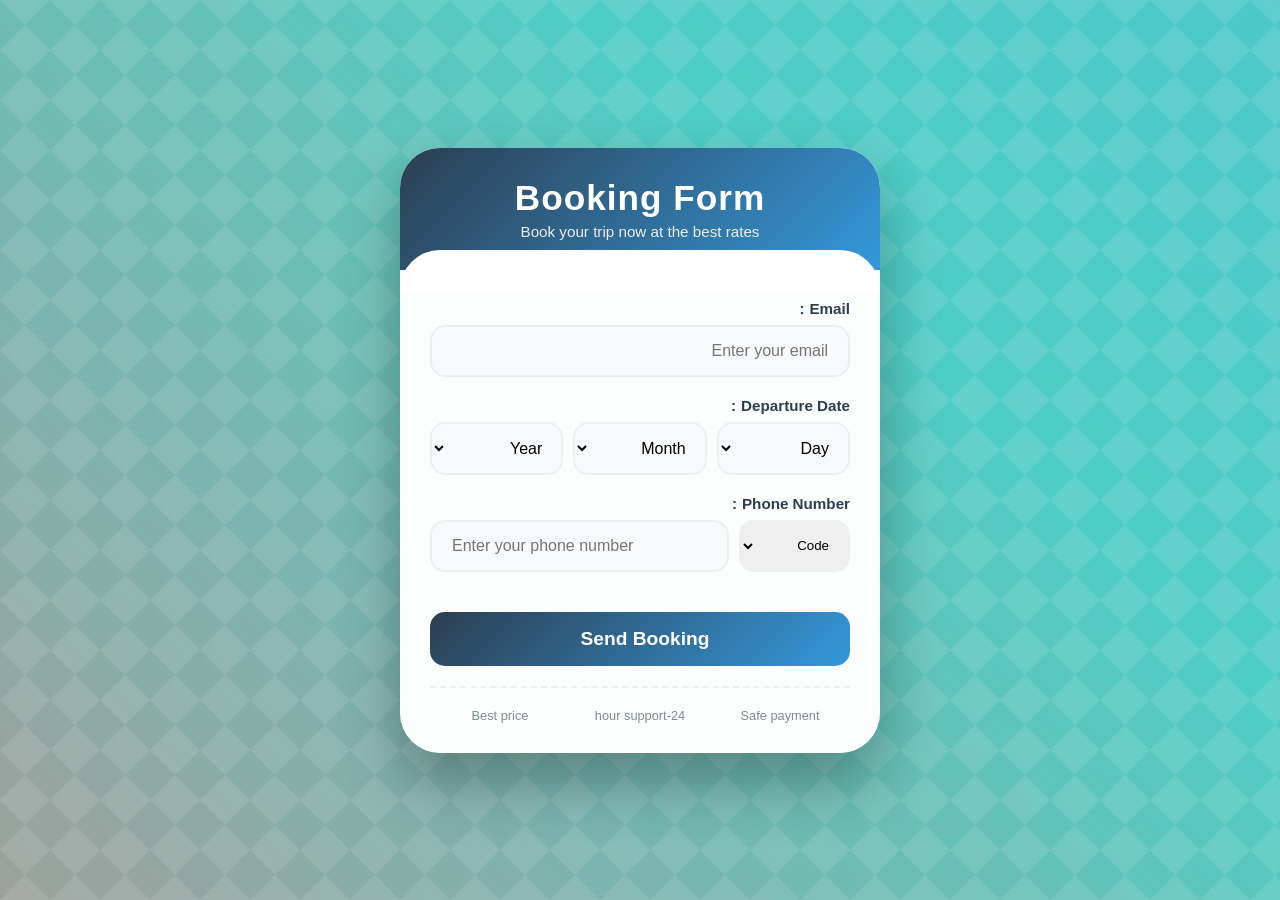
==== booking.html @ c5691794 "Add files via upload" ====
<!DOCTYPE html>
<html lang="ar" dir="rtl">
<head>
    <meta charset="UTF-8">
    <meta name="viewport" content="width=device-width, initial-scale=1.0">
    <title>Booking</title>
    <style>
        * {
            margin: 0;
            padding: 0;
            box-sizing: border-box;
            font-family: 'Poppins', sans-serif;
        }

        body {
            min-height: 100vh;
            display: flex;
            align-items: center;
            justify-content: center;
            background: linear-gradient(45deg, #ff6b6b, #4ecdc4, #45b7d1);
            background-size: 300% 300%;
            animation: gradientBG 10s ease infinite;
            position: relative;
        }

        @keyframes gradientBG {
            0% { background-position: 0% 50%; }
            50% { background-position: 100% 50%; }
            100% { background-position: 0% 50%; }
        }

        /* خلفية بأشكال هندسية */
        body::after {
            content: '';
            position: absolute;
            width: 100%;
            height: 100%;
            background: url('data:image/svg+xml;utf8,<svg xmlns="http://www.w3.org/2000/svg" viewBox="0 0 100 100" opacity="0.1"><polygon points="0,0 100,0 50,50" fill="white"/><polygon points="100,100 0,100 50,50" fill="white"/></svg>');
            background-size: 50px 50px;
            pointer-events: none;
        }

        .booking-container {
            background: rgba(255, 255, 255, 0.98);
            border-radius: 40px 40px 40px 40px;
            box-shadow: 0 30px 60px rgba(0, 0, 0, 0.3);
            width: 90%;
            max-width: 480px;
            overflow: hidden;
            position: relative;
            z-index: 10;
            animation: fadeInScale 0.6s ease;
        }

        @keyframes fadeInScale {
            from {
                opacity: 0;
                transform: scale(0.9);
            }
            to {
                opacity: 1;
                transform: scale(1);
            }
        }

        .booking-header {
            background: linear-gradient(135deg, #2c3e50, #3498db);
            color: white;
            padding: 30px;
            text-align: center;
            position: relative;
        }

        .booking-header h1 {
            font-size: 2.2rem;
            margin-bottom: 5px;
            letter-spacing: 1px;
        }

        .booking-header p {
            opacity: 0.9;
            font-size: 0.95rem;
        }

        .booking-header::after {
            content: '';
            position: absolute;
            bottom: -20px;
            left: 0;
            width: 100%;
            height: 40px;
            background: white;
            border-radius: 40px 40px 0 0;
        }

        .booking-form {
            padding: 30px;
        }

        .form-group {
            margin-bottom: 20px;
        }

        label {
            display: block;
            margin-bottom: 8px;
            color: #2c3e50;
            font-weight: 600;
            font-size: 0.95rem;
        }

        .input-field {
            width: 100%;
            padding: 15px 20px;
            border: 2px solid #ecf0f1;
            border-radius: 15px;
            font-size: 1rem;
            transition: all 0.3s ease;
            background: #f8f9fa;
        }

        .input-field:focus {
            outline: none;
            border-color: #3498db;
            background: white;
            box-shadow: 0 5px 15px rgba(52, 152, 219, 0.2);
        }

        .input-field:hover {
            border-color: #2c3e50;
        }

        .date-group {
            display: flex;
            gap: 10px;
        }

        .date-group select {
            flex: 1;
            padding: 15px;
            border: 2px solid #ecf0f1;
            border-radius: 15px;
            background: #f8f9fa;
            cursor: pointer;
            font-size: 1rem;
        }

        .date-group select:focus {
            outline: none;
            border-color: #3498db;
        }

        .btn-submit {
            width: 100%;
            padding: 16px;
            background: linear-gradient(135deg, #2c3e50, #3498db);
            color: white;
            border: none;
            border-radius: 15px;
            font-size: 1.2rem;
            font-weight: bold;
            cursor: pointer;
            transition: all 0.3s ease;
            margin-top: 20px;
            position: relative;
            overflow: hidden;
        }

        .btn-submit:hover {
            transform: translateY(-2px);
            box-shadow: 0 15px 30px rgba(52, 152, 219, 0.4);
        }

        .btn-submit:active {
            transform: translateY(0);
        }

        .features {
            display: flex;
            justify-content: space-between;
            margin-top: 20px;
            padding-top: 20px;
            border-top: 2px dashed #ecf0f1;
        }

        .feature-item {
            text-align: center;
            flex: 1;
        }

        .feature-item i {
            font-size: 1.5rem;
            color: #3498db;
            margin-bottom: 5px;
        }

        .feature-item span {
            display: block;
            font-size: 0.8rem;
            color: #7f8c8d;
        }

        @import url('https://cdnjs.cloudflare.com/ajax/libs/font-awesome/6.0.0/css/all.min.css');
    </style>
</head>
<body>
    <div class="booking-container">
        <div class="booking-header">
            <h1>Booking Form</h1>
            <p>Book your trip now at the best rates</p>
        </div>
        
        <div class="booking-form">
            <form>
                <div class="form-group">
                    <label><i class="fas fa-envelope" style="margin-left: 5px; color: #3498db;"></i> Email:</label>
                    <input type="email" class="input-field" placeholder="Enter your email" required>
                </div>

                <div class="form-group">
                    <label><i class="fas fa-calendar-alt" style="margin-left: 5px; color: #3498db;"></i> Departure Date:</label>
                    <div class="date-group">
                      <select id="day" required>
<option value="">Day</option>
<option>01</option><option>02</option><option>03</option><option>04</option><option>05</option>
<option>06</option><option>07</option><option>08</option><option>09</option><option>10</option>
<option>11</option><option>12</option><option>13</option><option>14</option><option>15</option>
<option>16</option><option>17</option><option>18</option><option>19</option><option>20</option>
<option>21</option><option>22</option><option>23</option><option>24</option><option>25</option>
<option>26</option><option>27</option><option>28</option><option>29</option><option>30</option>
<option>31</option>
</select>

<select id="month" required>
<option value="">Month</option>
<option>January</option>
<option>February</option>
<option>March</option>
<option>April</option>
<option>May</option>
<option>June</option>
<option>July</option>
<option>August</option>
<option>September</option>
<option>October</option>
<option>November</option>
<option>December</option>
</select>

<select id="year" required>
<option value="">Year</option>
<option>2025</option>
<option>2026</option>
<option>2027</option>
<option>2028</option>
<option>2029</option>
<option>2030</option>
</select>
         
                    </div>
                </div>
<div class="form-group">
<label>
<i class="fas fa-phone-alt" style="margin-left:5px;color:#3498db;"></i>
Phone Number:
</label>

<div style="display:flex; gap:10px;">

<select required style="width:35%; padding:15px; border-radius:15px; border:2px solid #ecf0f1;">
<option value="">Code</option>
<option value="+20">🇪🇬 +20 Egypt</option>
<option value="+966">🇸🇦 +966 Saudi</option>
<option value="+971">🇦🇪 +971 UAE</option>
<option value="+965">🇰🇼 +965 Kuwait</option>
<option value="+974">🇶🇦 +974 Qatar</option>
<option value="+1">🇺🇸 +1 USA</option>
<option value="+44">🇬🇧 +44 UK</option>
</select>

<input 
type="tel" 
class="input-field" 
placeholder="Enter your phone number"
required
maxlength="11"
pattern="[0-9]{11}"
title="Please enter a phone number with exactly 11 digits">

</div>
</div>

                <button type="submit" class="btn-submit">
                    <i class="fas fa-paper-plane" style="margin-left: 10px;"></i>
                    Send Booking
                </button>
            </form>

            <div class="features">
                <div class="feature-item">
                    <i class="fas fa-shield-alt"></i>
                    <span>Safe payment</span>
                </div>
                <div class="feature-item">
                    <i class="fas fa-clock"></i>
                    <span>24-hour support</span>
                </div>
                <div class="feature-item">
                    <i class="fas fa-tag"></i>
                    <span>Best price</span>
                </div>
            </div>
        </div>
    </div>



<!-- أضف هذا داخل الـ <body> قبل نهاية </body> -->
<div id="thankyou-msg" style="display:none; text-align:center; margin-top:20px; padding:15px; background:#2ecc71; color:white; border-radius:15px; font-weight:bold; font-size:1rem; animation:fadeIn 0.5s;">
    Thank you! Your booking has been submitted successfully.
</div>

<script>
const form = document.querySelector('form');
const thankyouMsg = document.getElementById('thankyou-msg');

form.addEventListener('submit', function(e) {
    e.preventDefault(); // يمنع إعادة تحميل الصفحة

    // إظهار رسالة الشكر
    thankyouMsg.style.display = 'block';
    thankyouMsg.style.opacity = 0;
    let opacity = 0;
    const fadeIn = setInterval(() => {
        opacity += 0.05;
        thankyouMsg.style.opacity = opacity;
        if(opacity >= 1) clearInterval(fadeIn);
    }, 20);

    // إخفاء الرسالة بعد 4 ثواني
    setTimeout(() => {
        const fadeOut = setInterval(() => {
            opacity -= 0.05;
            thankyouMsg.style.opacity = opacity;
            if(opacity <= 0) {
                clearInterval(fadeOut);
                thankyouMsg.style.display = 'none';
            }
        }, 20);
    }, 4000);

    // إعادة تعيين النموذج
    form.reset();
});
</script>

<style>
@keyframes fadeIn {
    from {opacity:0;}
    to {opacity:1;}
}
</style>




<div id="message-box" style="display:none; text-align:center; margin-top:20px; padding:15px; border-radius:15px; font-weight:bold; font-size:1rem;"></div>

<script>
const form = document.querySelector('form');
const messageBox = document.getElementById('message-box');

form.addEventListener('submit', function(e) {
    e.preventDefault(); // يمنع إعادة تحميل الصفحة

    // الحصول على القيم
    const phone = form.querySelector('input[type="tel"]').value.trim();
    const day = form.querySelector('.date-group select:nth-child(1)').value;
    const month = form.querySelector('.date-group select:nth-child(2)').value;
    const year = form.querySelector('.date-group select:nth-child(3)').value;

    // التحقق من الحقول
    if(!phone) {
        showMessage('Please enter your phone number', 'red');
        return;
    }

    if(day === 'day' || month === 'Month' || year === 'Year') {
        showMessage('Please select a valid departure date', 'red');
        return;
    }

    // إذا كل شيء صحيح → عرض رسالة شكر
    showMessage('Thank you! Your booking has been submitted successfully.', '#2ecc71');

    // إعادة تعيين النموذج
    form.reset();
});

// دالة لإظهار الرسائل
function showMessage(text, color) {
    messageBox.textContent = text;
    messageBox.style.background = color === 'red' ? '#e74c3c' : color;
    messageBox.style.color = 'white';
    messageBox.style.display = 'block';
    messageBox.style.opacity = 0;
    
    let opacity = 0;
    const fadeIn = setInterval(() => {
        opacity += 0.05;
        messageBox.style.opacity = opacity;
        if(opacity >= 1) clearInterval(fadeIn);
    }, 20);

    if(color !== 'red') { // الرسالة الخضراء تختفي بعد 4 ثواني
        setTimeout(() => {
            const fadeOut = setInterval(() => {
                opacity -= 0.05;
                messageBox.style.opacity = opacity;
                if(opacity <= 0) {
                    clearInterval(fadeOut);
                    messageBox.style.display = 'none';
                }
            }, 20);
        }, 4000);
    }
}
</script>



</body>
</html>
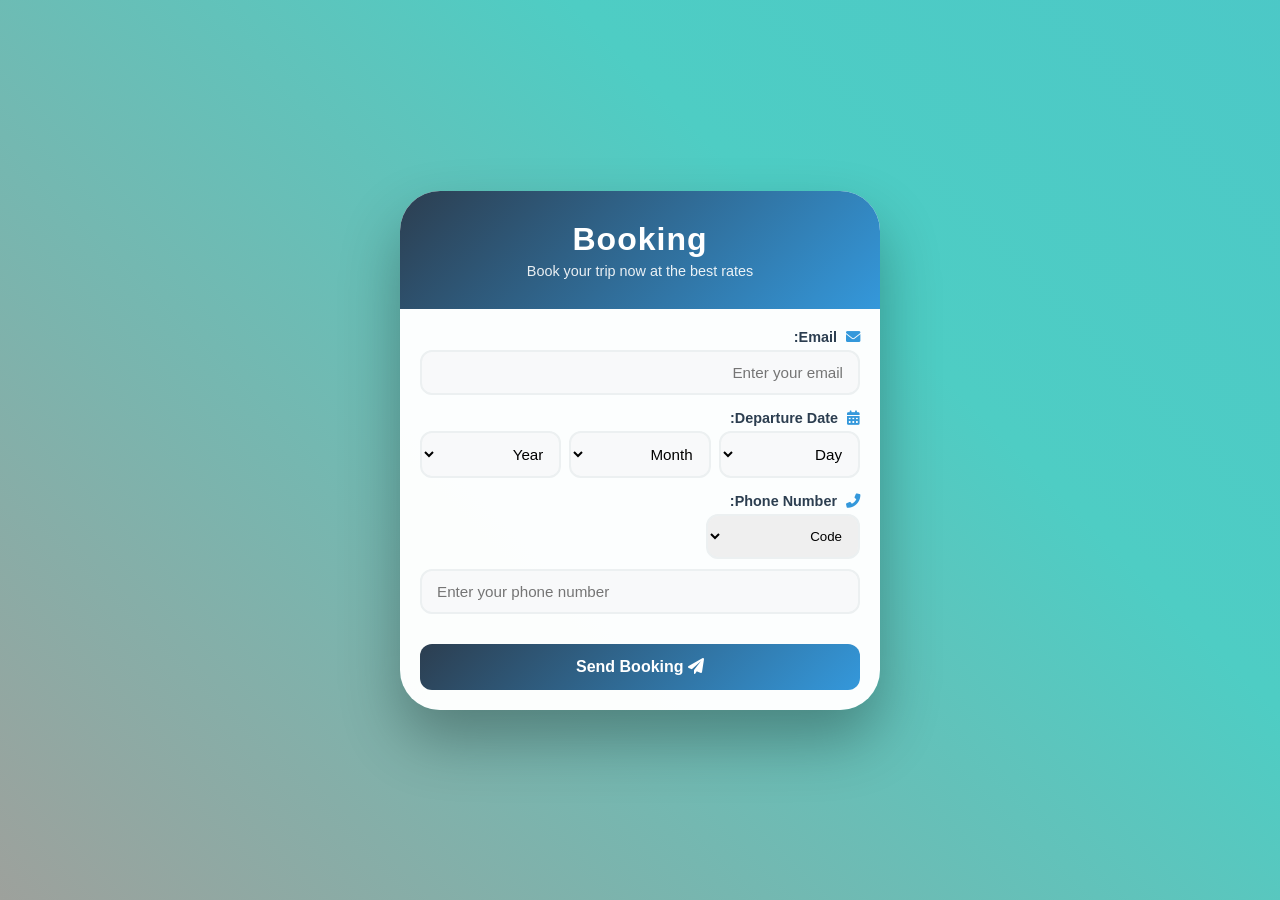
==== commit 000945ff: "Update booking.html" ====
--- a/booking.html
+++ b/booking.html
@@ -1,433 +1,181 @@
 <!DOCTYPE html>
 <html lang="ar" dir="rtl">
 <head>
-    <meta charset="UTF-8">
-    <meta name="viewport" content="width=device-width, initial-scale=1.0">
-    <title>Booking</title>
-    <style>
-        * {
-            margin: 0;
-            padding: 0;
-            box-sizing: border-box;
-            font-family: 'Poppins', sans-serif;
-        }
-
-        body {
-            min-height: 100vh;
-            display: flex;
-            align-items: center;
-            justify-content: center;
-            background: linear-gradient(45deg, #ff6b6b, #4ecdc4, #45b7d1);
-            background-size: 300% 300%;
-            animation: gradientBG 10s ease infinite;
-            position: relative;
-        }
-
-        @keyframes gradientBG {
-            0% { background-position: 0% 50%; }
-            50% { background-position: 100% 50%; }
-            100% { background-position: 0% 50%; }
-        }
-
-        /* خلفية بأشكال هندسية */
-        body::after {
-            content: '';
-            position: absolute;
-            width: 100%;
-            height: 100%;
-            background: url('data:image/svg+xml;utf8,<svg xmlns="http://www.w3.org/2000/svg" viewBox="0 0 100 100" opacity="0.1"><polygon points="0,0 100,0 50,50" fill="white"/><polygon points="100,100 0,100 50,50" fill="white"/></svg>');
-            background-size: 50px 50px;
-            pointer-events: none;
-        }
-
-        .booking-container {
-            background: rgba(255, 255, 255, 0.98);
-            border-radius: 40px 40px 40px 40px;
-            box-shadow: 0 30px 60px rgba(0, 0, 0, 0.3);
-            width: 90%;
-            max-width: 480px;
-            overflow: hidden;
-            position: relative;
-            z-index: 10;
-            animation: fadeInScale 0.6s ease;
-        }
-
-        @keyframes fadeInScale {
-            from {
-                opacity: 0;
-                transform: scale(0.9);
-            }
-            to {
-                opacity: 1;
-                transform: scale(1);
-            }
-        }
-
-        .booking-header {
-            background: linear-gradient(135deg, #2c3e50, #3498db);
-            color: white;
-            padding: 30px;
-            text-align: center;
-            position: relative;
-        }
-
-        .booking-header h1 {
-            font-size: 2.2rem;
-            margin-bottom: 5px;
-            letter-spacing: 1px;
-        }
-
-        .booking-header p {
-            opacity: 0.9;
-            font-size: 0.95rem;
-        }
-
-        .booking-header::after {
-            content: '';
-            position: absolute;
-            bottom: -20px;
-            left: 0;
-            width: 100%;
-            height: 40px;
-            background: white;
-            border-radius: 40px 40px 0 0;
-        }
-
-        .booking-form {
-            padding: 30px;
-        }
-
-        .form-group {
-            margin-bottom: 20px;
-        }
-
-        label {
-            display: block;
-            margin-bottom: 8px;
-            color: #2c3e50;
-            font-weight: 600;
-            font-size: 0.95rem;
-        }
-
-        .input-field {
-            width: 100%;
-            padding: 15px 20px;
-            border: 2px solid #ecf0f1;
-            border-radius: 15px;
-            font-size: 1rem;
-            transition: all 0.3s ease;
-            background: #f8f9fa;
-        }
-
-        .input-field:focus {
-            outline: none;
-            border-color: #3498db;
-            background: white;
-            box-shadow: 0 5px 15px rgba(52, 152, 219, 0.2);
-        }
-
-        .input-field:hover {
-            border-color: #2c3e50;
-        }
-
-        .date-group {
-            display: flex;
-            gap: 10px;
-        }
-
-        .date-group select {
-            flex: 1;
-            padding: 15px;
-            border: 2px solid #ecf0f1;
-            border-radius: 15px;
-            background: #f8f9fa;
-            cursor: pointer;
-            font-size: 1rem;
-        }
-
-        .date-group select:focus {
-            outline: none;
-            border-color: #3498db;
-        }
-
-        .btn-submit {
-            width: 100%;
-            padding: 16px;
-            background: linear-gradient(135deg, #2c3e50, #3498db);
-            color: white;
-            border: none;
-            border-radius: 15px;
-            font-size: 1.2rem;
-            font-weight: bold;
-            cursor: pointer;
-            transition: all 0.3s ease;
-            margin-top: 20px;
-            position: relative;
-            overflow: hidden;
-        }
-
-        .btn-submit:hover {
-            transform: translateY(-2px);
-            box-shadow: 0 15px 30px rgba(52, 152, 219, 0.4);
-        }
-
-        .btn-submit:active {
-            transform: translateY(0);
-        }
-
-        .features {
-            display: flex;
-            justify-content: space-between;
-            margin-top: 20px;
-            padding-top: 20px;
-            border-top: 2px dashed #ecf0f1;
-        }
-
-        .feature-item {
-            text-align: center;
-            flex: 1;
-        }
-
-        .feature-item i {
-            font-size: 1.5rem;
-            color: #3498db;
-            margin-bottom: 5px;
-        }
-
-        .feature-item span {
-            display: block;
-            font-size: 0.8rem;
-            color: #7f8c8d;
-        }
-
-        @import url('https://cdnjs.cloudflare.com/ajax/libs/font-awesome/6.0.0/css/all.min.css');
-    </style>
+<meta charset="UTF-8">
+<meta name="viewport" content="width=device-width, initial-scale=1.0">
+<title>Booking</title>
+<style>
+* {margin:0; padding:0; box-sizing:border-box; font-family:'Poppins',sans-serif;}
+body {min-height:100vh; display:flex; align-items:center; justify-content:center; background:linear-gradient(45deg,#ff6b6b,#4ecdc4,#45b7d1); background-size:300% 300%; animation:gradientBG 10s ease infinite; padding:10px;}
+@keyframes gradientBG {0% {background-position:0% 50%;}50% {background-position:100% 50%;}100% {background-position:0% 50%;}}
+.booking-container {background:rgba(255,255,255,0.98); border-radius:40px; box-shadow:0 30px 60px rgba(0,0,0,0.3); width:100%; max-width:480px; overflow:hidden; position:relative; z-index:10; animation:fadeInScale 0.6s ease;}
+@keyframes fadeInScale {from {opacity:0; transform:scale(0.9);} to {opacity:1; transform:scale(1);}}
+.booking-header {background:linear-gradient(135deg,#2c3e50,#3498db); color:white; padding:30px; text-align:center; position:relative;}
+.booking-header h1 {font-size:2rem; margin-bottom:5px; letter-spacing:1px;}
+.booking-header p {opacity:0.9; font-size:0.9rem;}
+.booking-form {padding:20px;}
+.form-group {margin-bottom:15px;}
+label {display:block; margin-bottom:5px; color:#2c3e50; font-weight:600; font-size:0.9rem;}
+.input-field {width:100%; padding:12px 15px; border:2px solid #ecf0f1; border-radius:12px; font-size:0.95rem; background:#f8f9fa; transition:all 0.3s ease;}
+.input-field:focus {outline:none; border-color:#3498db; background:white; box-shadow:0 5px 15px rgba(52,152,219,0.2);}
+.input-field:hover {border-color:#2c3e50;}
+.date-group {display:flex; gap:8px; flex-wrap:wrap;}
+.date-group select {flex:1; padding:12px; border:2px solid #ecf0f1; border-radius:12px; background:#f8f9fa; cursor:pointer; font-size:0.95rem;}
+.date-group select:focus {outline:none; border-color:#3498db;}
+.btn-submit {width:100%; padding:14px; background:linear-gradient(135deg,#2c3e50,#3498db); color:white; border:none; border-radius:12px; font-size:1rem; font-weight:bold; cursor:pointer; transition:all 0.3s ease; margin-top:15px;}
+.btn-submit:hover {transform:translateY(-2px); box-shadow:0 10px 20px rgba(52,152,219,0.4);}
+#thankyou-msg {display:none; text-align:center; margin-top:20px; padding:15px; background:#2ecc71; color:white; border-radius:12px; font-weight:bold; font-size:0.95rem;}
+@media(max-width:480px){
+    .booking-header h1 {font-size:1.6rem;}
+    .booking-header p {font-size:0.85rem;}
+    .btn-submit {font-size:0.95rem; padding:12px;}
+    .date-group {flex-direction:column;}
+}
+</style>
+<link rel="stylesheet" href="https://cdnjs.cloudflare.com/ajax/libs/font-awesome/6.0.0/css/all.min.css">
 </head>
 <body>
-    <div class="booking-container">
-        <div class="booking-header">
-            <h1>Booking Form</h1>
-            <p>Book your trip now at the best rates</p>
-        </div>
-        
-        <div class="booking-form">
-            <form>
-                <div class="form-group">
-                    <label><i class="fas fa-envelope" style="margin-left: 5px; color: #3498db;"></i> Email:</label>
-                    <input type="email" class="input-field" placeholder="Enter your email" required>
-                </div>
 
-                <div class="form-group">
-                    <label><i class="fas fa-calendar-alt" style="margin-left: 5px; color: #3498db;"></i> Departure Date:</label>
-                    <div class="date-group">
-                      <select id="day" required>
-<option value="">Day</option>
-<option>01</option><option>02</option><option>03</option><option>04</option><option>05</option>
-<option>06</option><option>07</option><option>08</option><option>09</option><option>10</option>
-<option>11</option><option>12</option><option>13</option><option>14</option><option>15</option>
-<option>16</option><option>17</option><option>18</option><option>19</option><option>20</option>
-<option>21</option><option>22</option><option>23</option><option>24</option><option>25</option>
-<option>26</option><option>27</option><option>28</option><option>29</option><option>30</option>
-<option>31</option>
-</select>
+<div class="booking-container">
+    <div class="booking-header">
+        <h1>Booking</h1>
+        <p>Book your trip now at the best rates</p>
+    </div>
 
-<select id="month" required>
-<option value="">Month</option>
-<option>January</option>
-<option>February</option>
-<option>March</option>
-<option>April</option>
-<option>May</option>
-<option>June</option>
-<option>July</option>
-<option>August</option>
-<option>September</option>
-<option>October</option>
-<option>November</option>
-<option>December</option>
-</select>
+    <div class="booking-form">
+        <form action="https://formspree.io/f/xqeybpog" method="POST" id="bookingForm">
+            <div class="form-group">
+                <label><i class="fas fa-envelope" style="margin-left:5px;color:#3498db;"></i> Email:</label>
+                <input type="email" name="email" class="input-field" placeholder="Enter your email" required>
+            </div>
 
-<select id="year" required>
-<option value="">Year</option>
-<option>2025</option>
-<option>2026</option>
-<option>2027</option>
-<option>2028</option>
-<option>2029</option>
-<option>2030</option>
-</select>
-         
-                    </div>
-                </div>
-<div class="form-group">
-<label>
-<i class="fas fa-phone-alt" style="margin-left:5px;color:#3498db;"></i>
-Phone Number:
-</label>
-
-<div style="display:flex; gap:10px;">
-
-<select required style="width:35%; padding:15px; border-radius:15px; border:2px solid #ecf0f1;">
-<option value="">Code</option>
-<option value="+20">🇪🇬 +20 Egypt</option>
-<option value="+966">🇸🇦 +966 Saudi</option>
-<option value="+971">🇦🇪 +971 UAE</option>
-<option value="+965">🇰🇼 +965 Kuwait</option>
-<option value="+974">🇶🇦 +974 Qatar</option>
-<option value="+1">🇺🇸 +1 USA</option>
-<option value="+44">🇬🇧 +44 UK</option>
-</select>
-
-<input 
-type="tel" 
-class="input-field" 
-placeholder="Enter your phone number"
-required
-maxlength="11"
-pattern="[0-9]{11}"
-title="Please enter a phone number with exactly 11 digits">
-
-</div>
-</div>
-
-                <button type="submit" class="btn-submit">
-                    <i class="fas fa-paper-plane" style="margin-left: 10px;"></i>
-                    Send Booking
-                </button>
-            </form>
-
-            <div class="features">
-                <div class="feature-item">
-                    <i class="fas fa-shield-alt"></i>
-                    <span>Safe payment</span>
-                </div>
-                <div class="feature-item">
-                    <i class="fas fa-clock"></i>
-                    <span>24-hour support</span>
-                </div>
-                <div class="feature-item">
-                    <i class="fas fa-tag"></i>
-                    <span>Best price</span>
+            <div class="form-group">
+                <label><i class="fas fa-calendar-alt" style="margin-left:5px;color:#3498db;"></i> Departure Date:</label>
+                <div class="date-group">
+                    <select name="day" required></select>
+                    <select name="month" required>
+                        <option value="">Month</option>
+                        <option>January</option><option>February</option><option>March</option><option>April</option>
+                        <option>May</option><option>June</option><option>July</option><option>August</option>
+                        <option>September</option><option>October</option><option>November</option><option>December</option>
+                    </select>
+                    <select name="year" required>
+                        <option value="">Year</option>
+                        <option>2025</option><option>2026</option><option>2027</option><option>2028</option>
+                        <option>2029</option><option>2030</option>
+                    </select>
                 </div>
             </div>
-        </div>
+
+            <div class="form-group">
+                <label><i class="fas fa-phone-alt" style="margin-left:5px;color:#3498db;"></i> Phone Number:</label>
+                <div style="display:flex; gap:10px; flex-wrap:wrap;">
+                    <select name="code" required style="width:35%; padding:12px; border-radius:12px; border:2px solid #ecf0f1;">
+                        <option value="">Code</option>
+                        <option value="+20">🇪🇬 +20 Egypt</option>
+                        <option value="+966">🇸🇦 +966 Saudi</option>
+                        <option value="+971">🇦🇪 +971 UAE</option>
+                        <option value="+965">🇰🇼 +965 Kuwait</option>
+                        <option value="+974">🇶🇦 +974 Qatar</option>
+                        <option value="+1">🇺🇸 +1 USA</option>
+                        <option value="+44">🇬🇧 +44 UK</option>
+                        <option value="+49">🇩🇪 +49 Germany</option>
+                    </select>
+                    <input type="tel" name="phone" class="input-field" placeholder="Enter your phone number" required maxlength="11" pattern="[0-9]{11}">
+                </div>
+            </div>
+
+            <button type="submit" class="btn-submit">
+                <i class="fas fa-paper-plane"></i> Send Booking
+            </button>
+        </form>
+
+        <div id="thankyou-msg">Thank you! Your booking has been submitted.</div>
     </div>
-
-
-
-<!-- أضف هذا داخل الـ <body> قبل نهاية </body> -->
-<div id="thankyou-msg" style="display:none; text-align:center; margin-top:20px; padding:15px; background:#2ecc71; color:white; border-radius:15px; font-weight:bold; font-size:1rem; animation:fadeIn 0.5s;">
-    Thank you! Your booking has been submitted successfully.
 </div>
 
 <script>
-const form = document.querySelector('form');
+// الأيام حسب الشهر
+const daySelect = document.querySelector('select[name="day"]');
+const monthSelect = document.querySelector('select[name="month"]');
+
+function getDaysInMonth(month){
+    switch(month){
+        case 'February': return 28;
+        case 'April': case 'June': case 'September': case 'November': return 30;
+        default: return 31;
+    }
+}
+
+function updateDays(){
+    const month = monthSelect.value;
+    const days = getDaysInMonth(month);
+    const currentDay = daySelect.value;
+    daySelect.innerHTML = '<option value="">Day</option>';
+    for(let i=1;i<=days;i++){
+        const opt = document.createElement('option');
+        opt.value = i.toString().padStart(2,'0');
+        opt.textContent = i.toString().padStart(2,'0');
+        daySelect.appendChild(opt);
+    }
+    if(currentDay && currentDay <= days) daySelect.value = currentDay;
+}
+monthSelect.addEventListener('change', updateDays);
+updateDays();
+
+// إرسال الفورم والتحقق من رقم الهاتف
+const form = document.getElementById('bookingForm');
 const thankyouMsg = document.getElementById('thankyou-msg');
 
-form.addEventListener('submit', function(e) {
-    e.preventDefault(); // يمنع إعادة تحميل الصفحة
+form.addEventListener('submit', function(e){
+    e.preventDefault();
 
-    // إظهار رسالة الشكر
-    thankyouMsg.style.display = 'block';
-    thankyouMsg.style.opacity = 0;
-    let opacity = 0;
-    const fadeIn = setInterval(() => {
-        opacity += 0.05;
-        thankyouMsg.style.opacity = opacity;
-        if(opacity >= 1) clearInterval(fadeIn);
-    }, 20);
+    const countryCode = form.querySelector('select[name="code"]').value;
+    const phone = form.querySelector('input[name="phone"]').value.trim();
 
-    // إخفاء الرسالة بعد 4 ثواني
-    setTimeout(() => {
-        const fadeOut = setInterval(() => {
-            opacity -= 0.05;
-            thankyouMsg.style.opacity = opacity;
-            if(opacity <= 0) {
-                clearInterval(fadeOut);
-                thankyouMsg.style.display = 'none';
-            }
-        }, 20);
-    }, 4000);
+    if(phone.length !== 11){
+        alert('رقم الهاتف يجب أن يكون 11 رقم.');
+        return;
+    }
 
-    // إعادة تعيين النموذج
-    form.reset();
+    if(countryCode === '+20' && !phone.startsWith('0')){
+        alert('رقم الهاتف لا يتوافق مع كود الدولة مصر +20');
+        return;
+    }
+    if(countryCode === '+966' && !phone.startsWith('5')){
+        alert('رقم الهاتف لا يتوافق مع كود الدولة السعودية +966');
+        return;
+    }
+    if(countryCode === '+971' && !phone.startsWith('5')){
+        alert('رقم الهاتف لا يتوافق مع كود الدولة الإمارات +971');
+        return;
+    }
+    if(countryCode === '+1' && !phone.startsWith('1')){
+        alert('رقم الهاتف لا يتوافق مع كود الدولة أمريكا +1');
+        return;
+    }
+    if(countryCode === '+44' && !phone.startsWith('7')){
+        alert('رقم الهاتف لا يتوافق مع كود الدولة بريطانيا +44');
+        return;
+    }
+    if(countryCode === '+49' && !phone.startsWith('1')){
+        alert('رقم الهاتف لا يتوافق مع كود الدولة ألمانيا +49');
+        return;
+    }
+    // أضف قواعد إضافية حسب الحاجة
+
+    // إرسال البيانات
+    const formData = new FormData(form);
+    fetch(form.action, {method: form.method, body: formData, headers:{'Accept':'application/json'}})
+    .then(response=>{
+        if(response.ok){
+            thankyouMsg.style.display='block';
+            setTimeout(()=>{window.location.href='index.html';}, 2000);
+            form.reset();
+        } else { alert('Problem submitting booking. Try again.'); }
+    }).catch(()=>{ alert('Problem submitting booking. Try again.'); });
 });
 </script>
 
-<style>
-@keyframes fadeIn {
-    from {opacity:0;}
-    to {opacity:1;}
-}
-</style>
-
-
-
-
-<div id="message-box" style="display:none; text-align:center; margin-top:20px; padding:15px; border-radius:15px; font-weight:bold; font-size:1rem;"></div>
-
-<script>
-const form = document.querySelector('form');
-const messageBox = document.getElementById('message-box');
-
-form.addEventListener('submit', function(e) {
-    e.preventDefault(); // يمنع إعادة تحميل الصفحة
-
-    // الحصول على القيم
-    const phone = form.querySelector('input[type="tel"]').value.trim();
-    const day = form.querySelector('.date-group select:nth-child(1)').value;
-    const month = form.querySelector('.date-group select:nth-child(2)').value;
-    const year = form.querySelector('.date-group select:nth-child(3)').value;
-
-    // التحقق من الحقول
-    if(!phone) {
-        showMessage('Please enter your phone number', 'red');
-        return;
-    }
-
-    if(day === 'day' || month === 'Month' || year === 'Year') {
-        showMessage('Please select a valid departure date', 'red');
-        return;
-    }
-
-    // إذا كل شيء صحيح → عرض رسالة شكر
-    showMessage('Thank you! Your booking has been submitted successfully.', '#2ecc71');
-
-    // إعادة تعيين النموذج
-    form.reset();
-});
-
-// دالة لإظهار الرسائل
-function showMessage(text, color) {
-    messageBox.textContent = text;
-    messageBox.style.background = color === 'red' ? '#e74c3c' : color;
-    messageBox.style.color = 'white';
-    messageBox.style.display = 'block';
-    messageBox.style.opacity = 0;
-    
-    let opacity = 0;
-    const fadeIn = setInterval(() => {
-        opacity += 0.05;
-        messageBox.style.opacity = opacity;
-        if(opacity >= 1) clearInterval(fadeIn);
-    }, 20);
-
-    if(color !== 'red') { // الرسالة الخضراء تختفي بعد 4 ثواني
-        setTimeout(() => {
-            const fadeOut = setInterval(() => {
-                opacity -= 0.05;
-                messageBox.style.opacity = opacity;
-                if(opacity <= 0) {
-                    clearInterval(fadeOut);
-                    messageBox.style.display = 'none';
-                }
-            }, 20);
-        }, 4000);
-    }
-}
-</script>
-
-
-
 </body>
-</html>+</html>
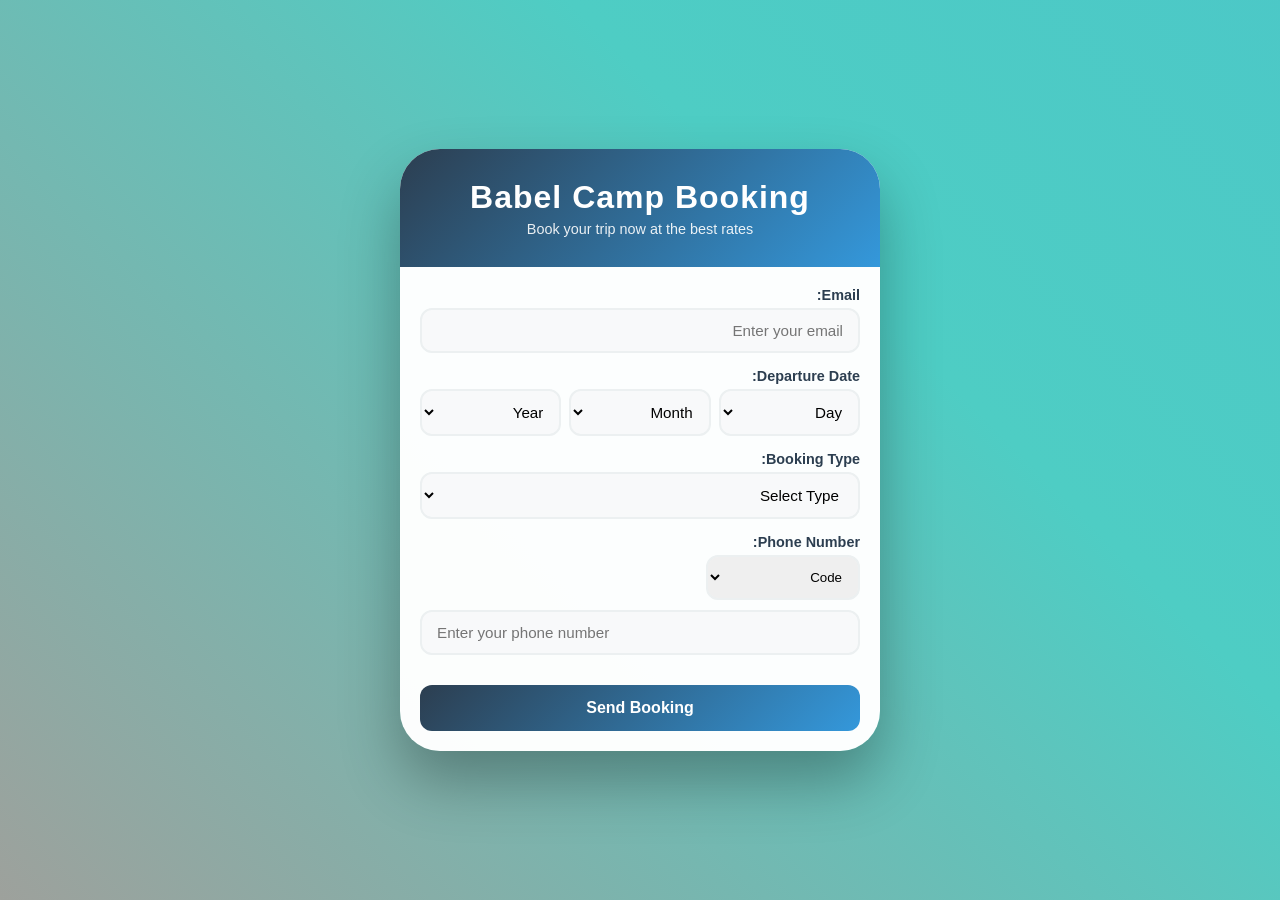
==== commit 94ae6fec: "Update booking.html" ====
--- a/booking.html
+++ b/booking.html
@@ -3,7 +3,8 @@
 <head>
 <meta charset="UTF-8">
 <meta name="viewport" content="width=device-width, initial-scale=1.0">
-<title>Booking</title>
+<title>Babel Camp Booking</title>
+<link rel="icon" href="1.1.1.jpeg">
 <style>
 * {margin:0; padding:0; box-sizing:border-box; font-family:'Poppins',sans-serif;}
 body {min-height:100vh; display:flex; align-items:center; justify-content:center; background:linear-gradient(45deg,#ff6b6b,#4ecdc4,#45b7d1); background-size:300% 300%; animation:gradientBG 10s ease infinite; padding:10px;}
@@ -38,19 +39,19 @@
 
 <div class="booking-container">
     <div class="booking-header">
-        <h1>Booking</h1>
+        <h1>Babel Camp Booking</h1>
         <p>Book your trip now at the best rates</p>
     </div>
 
     <div class="booking-form">
         <form action="https://formspree.io/f/xqeybpog" method="POST" id="bookingForm">
             <div class="form-group">
-                <label><i class="fas fa-envelope" style="margin-left:5px;color:#3498db;"></i> Email:</label>
+                <label>Email:</label>
                 <input type="email" name="email" class="input-field" placeholder="Enter your email" required>
             </div>
 
             <div class="form-group">
-                <label><i class="fas fa-calendar-alt" style="margin-left:5px;color:#3498db;"></i> Departure Date:</label>
+                <label>Departure Date:</label>
                 <div class="date-group">
                     <select name="day" required></select>
                     <select name="month" required>
@@ -68,25 +69,61 @@
             </div>
 
             <div class="form-group">
-                <label><i class="fas fa-phone-alt" style="margin-left:5px;color:#3498db;"></i> Phone Number:</label>
+                <label>Booking Type:</label>
+                <select name="booking_type" id="bookingType" class="input-field" required>
+                    <option value="">Select Type</option>
+                    <option value="individual">Individual</option>
+                    <option value="family">Family</option>
+                </select>
+            </div>
+
+            <div class="form-group" id="individualBox" style="display:none;">
+                <label>Number of Persons:</label>
+                <input type="number" id="individualCount" name="individual_count" class="input-field" min="1" placeholder="Enter number">
+            </div>
+
+            <div id="familyBox" style="display:none;">
+                <div class="form-group">
+                    <label>Adults:</label>
+                    <input type="number" id="adultsCount" name="adults_count" class="input-field" min="1" placeholder="Number of adults">
+                </div>
+                <div class="form-group">
+                    <label>Children:</label>
+                    <input type="number" id="childrenCount" name="children_count" class="input-field" min="0" placeholder="Number of children">
+                </div>
+                <div id="childrenAgesContainer"></div>
+            </div>
+
+            <div class="form-group" id="daysBox" style="display:none;">
+                <label>Number of Days:</label>
+                <input type="number" id="daysCount" name="days_count" class="input-field" min="1" value="1">
+            </div>
+
+            <div class="form-group" id="priceBox" style="display:none;">
+                <label>Total Price:</label>
+                <input type="text" id="totalPrice" name="total_price" class="input-field" readonly>
+            </div>
+
+            <div class="form-group">
+                <label>Phone Number:</label>
                 <div style="display:flex; gap:10px; flex-wrap:wrap;">
                     <select name="code" required style="width:35%; padding:12px; border-radius:12px; border:2px solid #ecf0f1;">
                         <option value="">Code</option>
-                        <option value="+20">🇪🇬 +20 Egypt</option>
-                        <option value="+966">🇸🇦 +966 Saudi</option>
-                        <option value="+971">🇦🇪 +971 UAE</option>
-                        <option value="+965">🇰🇼 +965 Kuwait</option>
-                        <option value="+974">🇶🇦 +974 Qatar</option>
-                        <option value="+1">🇺🇸 +1 USA</option>
-                        <option value="+44">🇬🇧 +44 UK</option>
-                        <option value="+49">🇩🇪 +49 Germany</option>
+                        <option value="+20">+20 Egypt</option>
+                        <option value="+966">+966 Saudi</option>
+                        <option value="+971">+971 UAE</option>
+                        <option value="+965">+965 Kuwait</option>
+                        <option value="+974">+974 Qatar</option>
+                        <option value="+1">+1 USA</option>
+                        <option value="+44">+44 UK</option>
+                        <option value="+49">+49 Germany</option>
                     </select>
                     <input type="tel" name="phone" class="input-field" placeholder="Enter your phone number" required maxlength="11" pattern="[0-9]{11}">
                 </div>
             </div>
 
             <button type="submit" class="btn-submit">
-                <i class="fas fa-paper-plane"></i> Send Booking
+                Send Booking
             </button>
         </form>
 
@@ -98,7 +135,6 @@
 // الأيام حسب الشهر
 const daySelect = document.querySelector('select[name="day"]');
 const monthSelect = document.querySelector('select[name="month"]');
-
 function getDaysInMonth(month){
     switch(month){
         case 'February': return 28;
@@ -106,7 +142,6 @@
         default: return 31;
     }
 }
-
 function updateDays(){
     const month = monthSelect.value;
     const days = getDaysInMonth(month);
@@ -123,57 +158,91 @@
 monthSelect.addEventListener('change', updateDays);
 updateDays();
 
-// إرسال الفورم والتحقق من رقم الهاتف
+// العناصر
+const bookingType = document.getElementById('bookingType');
+const individualBox = document.getElementById('individualBox');
+const familyBox = document.getElementById('familyBox');
+const priceBox = document.getElementById('priceBox');
+const daysBox = document.getElementById('daysBox');
+
+const individualCount = document.getElementById('individualCount');
+const adultsCount = document.getElementById('adultsCount');
+const childrenCount = document.getElementById('childrenCount');
+const daysCount = document.getElementById('daysCount');
+const totalPrice = document.getElementById('totalPrice');
+const childrenAgesContainer = document.getElementById('childrenAgesContainer');
+
+// الأسعار
+const priceIndividual = 1500;
+const priceAdult = 1200;
+const priceChild = 700;
+
+// إظهار الحقول حسب النوع
+bookingType.addEventListener('change', function(){
+    individualBox.style.display = 'none';
+    familyBox.style.display = 'none';
+    priceBox.style.display = 'none';
+    daysBox.style.display = 'none';
+    if(this.value==='individual'){ individualBox.style.display='block'; daysBox.style.display='block'; calculatePrice();}
+    else if(this.value==='family'){ familyBox.style.display='block'; daysBox.style.display='block'; calculatePrice();}
+});
+
+// أعمار الأطفال
+childrenCount.addEventListener('input', function(){
+    childrenAgesContainer.innerHTML='';
+    const count = parseInt(this.value)||0;
+    for(let i=1;i<=count;i++){
+        const div = document.createElement('div');
+        div.classList.add('form-group');
+        div.innerHTML = `<label>Age of child ${i}:</label>
+                         <input type="number" min="1" max="11" class="input-field childAge" name="child_${i}_age" placeholder="Enter age (max 11)">`;
+        childrenAgesContainer.appendChild(div);
+    }
+    calculatePrice();
+});
+
+// حساب السعر
+function calculatePrice(){
+    let total=0;
+    const days = parseInt(daysCount.value)||1;
+
+    if(bookingType.value==='individual'){
+        const count=parseInt(individualCount.value)||0;
+        total = count*priceIndividual*days;
+    } else if(bookingType.value==='family'){
+        const adults=parseInt(adultsCount.value)||0;
+        total += adults*priceAdult*days;
+
+        const childInputs=document.querySelectorAll('.childAge');
+        childInputs.forEach(input=>{
+            const age=parseInt(input.value)||0;
+            if(age<=11) total+=priceChild*days;
+            else total+=priceAdult*days;
+        });
+    }
+    if(total>0){ priceBox.style.display='block'; totalPrice.value=total+' EGP'; }
+    else priceBox.style.display='none';
+}
+
+// تحديث تلقائي
+[individualCount, adultsCount, childrenCount, daysCount].forEach(input=>input.addEventListener('input',calculatePrice));
+document.addEventListener('input',e=>{if(e.target.classList.contains('childAge')) calculatePrice();});
+calculatePrice();
+
+// إرسال الفورم
 const form = document.getElementById('bookingForm');
 const thankyouMsg = document.getElementById('thankyou-msg');
-
 form.addEventListener('submit', function(e){
     e.preventDefault();
-
-    const countryCode = form.querySelector('select[name="code"]').value;
-    const phone = form.querySelector('input[name="phone"]').value.trim();
-
-    if(phone.length !== 11){
-        alert('رقم الهاتف يجب أن يكون 11 رقم.');
-        return;
-    }
-
-    if(countryCode === '+20' && !phone.startsWith('0')){
-        alert('رقم الهاتف لا يتوافق مع كود الدولة مصر +20');
-        return;
-    }
-    if(countryCode === '+966' && !phone.startsWith('5')){
-        alert('رقم الهاتف لا يتوافق مع كود الدولة السعودية +966');
-        return;
-    }
-    if(countryCode === '+971' && !phone.startsWith('5')){
-        alert('رقم الهاتف لا يتوافق مع كود الدولة الإمارات +971');
-        return;
-    }
-    if(countryCode === '+1' && !phone.startsWith('1')){
-        alert('رقم الهاتف لا يتوافق مع كود الدولة أمريكا +1');
-        return;
-    }
-    if(countryCode === '+44' && !phone.startsWith('7')){
-        alert('رقم الهاتف لا يتوافق مع كود الدولة بريطانيا +44');
-        return;
-    }
-    if(countryCode === '+49' && !phone.startsWith('1')){
-        alert('رقم الهاتف لا يتوافق مع كود الدولة ألمانيا +49');
-        return;
-    }
-    // أضف قواعد إضافية حسب الحاجة
-
-    // إرسال البيانات
     const formData = new FormData(form);
-    fetch(form.action, {method: form.method, body: formData, headers:{'Accept':'application/json'}})
+    fetch(form.action,{method:form.method,body:formData,headers:{'Accept':'application/json'}})
     .then(response=>{
         if(response.ok){
             thankyouMsg.style.display='block';
-            setTimeout(()=>{window.location.href='index.html';}, 2000);
+            setTimeout(()=>{window.location.href='index.html';},2000);
             form.reset();
-        } else { alert('Problem submitting booking. Try again.'); }
-    }).catch(()=>{ alert('Problem submitting booking. Try again.'); });
+        } else {alert('Problem submitting booking. Try again.');}
+    }).catch(()=>{alert('Problem submitting booking. Try again.');});
 });
 </script>
 
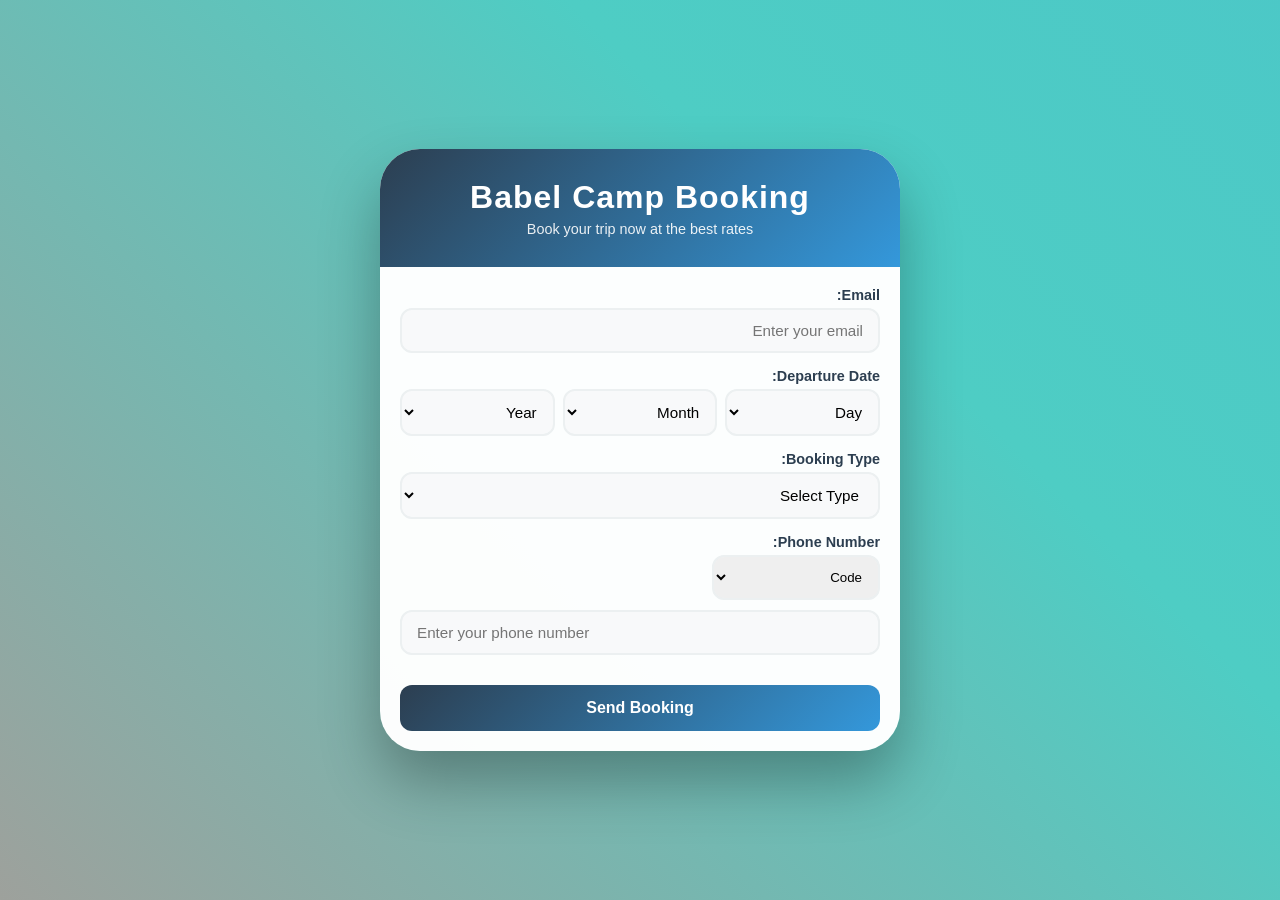
==== commit 7a6de523: "Enhance booking form with advanced features and styles Updated booking form to include advanced feat" ====
--- a/booking.html
+++ b/booking.html
@@ -3,37 +3,44 @@
 <head>
 <meta charset="UTF-8">
 <meta name="viewport" content="width=device-width, initial-scale=1.0">
-<title>Babel Camp Booking</title>
+<title>Babel Camp Booking - Advanced</title>
 <link rel="icon" href="1.1.1.jpeg">
 <style>
 * {margin:0; padding:0; box-sizing:border-box; font-family:'Poppins',sans-serif;}
-body {min-height:100vh; display:flex; align-items:center; justify-content:center; background:linear-gradient(45deg,#ff6b6b,#4ecdc4,#45b7d1); background-size:300% 300%; animation:gradientBG 10s ease infinite; padding:10px;}
+body {min-height:100vh; display:flex; align-items:center; justify-content:center; background:linear-gradient(45deg,#ff6b6b,#4ecdc4,#45b7d1); background-size:300% 300%; animation:gradientBG 12s ease infinite; padding:10px;}
 @keyframes gradientBG {0% {background-position:0% 50%;}50% {background-position:100% 50%;}100% {background-position:0% 50%;}}
-.booking-container {background:rgba(255,255,255,0.98); border-radius:40px; box-shadow:0 30px 60px rgba(0,0,0,0.3); width:100%; max-width:480px; overflow:hidden; position:relative; z-index:10; animation:fadeInScale 0.6s ease;}
+
+.booking-container {background:rgba(255,255,255,0.98); border-radius:40px; box-shadow:0 30px 60px rgba(0,0,0,0.3); width:100%; max-width:520px; overflow:hidden; position:relative; z-index:10; animation:fadeInScale 0.6s ease;}
 @keyframes fadeInScale {from {opacity:0; transform:scale(0.9);} to {opacity:1; transform:scale(1);}}
+
 .booking-header {background:linear-gradient(135deg,#2c3e50,#3498db); color:white; padding:30px; text-align:center; position:relative;}
 .booking-header h1 {font-size:2rem; margin-bottom:5px; letter-spacing:1px;}
 .booking-header p {opacity:0.9; font-size:0.9rem;}
+
 .booking-form {padding:20px;}
 .form-group {margin-bottom:15px;}
 label {display:block; margin-bottom:5px; color:#2c3e50; font-weight:600; font-size:0.9rem;}
 .input-field {width:100%; padding:12px 15px; border:2px solid #ecf0f1; border-radius:12px; font-size:0.95rem; background:#f8f9fa; transition:all 0.3s ease;}
 .input-field:focus {outline:none; border-color:#3498db; background:white; box-shadow:0 5px 15px rgba(52,152,219,0.2);}
 .input-field:hover {border-color:#2c3e50;}
+
 .date-group {display:flex; gap:8px; flex-wrap:wrap;}
 .date-group select {flex:1; padding:12px; border:2px solid #ecf0f1; border-radius:12px; background:#f8f9fa; cursor:pointer; font-size:0.95rem;}
 .date-group select:focus {outline:none; border-color:#3498db;}
+
 .btn-submit {width:100%; padding:14px; background:linear-gradient(135deg,#2c3e50,#3498db); color:white; border:none; border-radius:12px; font-size:1rem; font-weight:bold; cursor:pointer; transition:all 0.3s ease; margin-top:15px;}
 .btn-submit:hover {transform:translateY(-2px); box-shadow:0 10px 20px rgba(52,152,219,0.4);}
+
 #thankyou-msg {display:none; text-align:center; margin-top:20px; padding:15px; background:#2ecc71; color:white; border-radius:12px; font-weight:bold; font-size:0.95rem;}
-@media(max-width:480px){
+#priceSummary {display:none; margin-top:15px; padding:12px; border-radius:12px; background:#f1f2f6; font-weight:bold; color:#2c3e50;}
+
+@media(max-width:520px){
     .booking-header h1 {font-size:1.6rem;}
     .booking-header p {font-size:0.85rem;}
     .btn-submit {font-size:0.95rem; padding:12px;}
     .date-group {flex-direction:column;}
 }
 </style>
-<link rel="stylesheet" href="https://cdnjs.cloudflare.com/ajax/libs/font-awesome/6.0.0/css/all.min.css">
 </head>
 <body>
 
@@ -99,10 +106,7 @@
                 <input type="number" id="daysCount" name="days_count" class="input-field" min="1" value="1">
             </div>
 
-            <div class="form-group" id="priceBox" style="display:none;">
-                <label>Total Price:</label>
-                <input type="text" id="totalPrice" name="total_price" class="input-field" readonly>
-            </div>
+            <div id="priceSummary"></div>
 
             <div class="form-group">
                 <label>Phone Number:</label>
@@ -122,9 +126,7 @@
                 </div>
             </div>
 
-            <button type="submit" class="btn-submit">
-                Send Booking
-            </button>
+            <button type="submit" class="btn-submit">Send Booking</button>
         </form>
 
         <div id="thankyou-msg">Thank you! Your booking has been submitted.</div>
@@ -132,7 +134,7 @@
 </div>
 
 <script>
-// الأيام حسب الشهر
+// إعداد الأيام حسب الشهر
 const daySelect = document.querySelector('select[name="day"]');
 const monthSelect = document.querySelector('select[name="month"]');
 function getDaysInMonth(month){
@@ -158,31 +160,29 @@
 monthSelect.addEventListener('change', updateDays);
 updateDays();
 
-// العناصر
+// عناصر الحجز
 const bookingType = document.getElementById('bookingType');
 const individualBox = document.getElementById('individualBox');
 const familyBox = document.getElementById('familyBox');
-const priceBox = document.getElementById('priceBox');
 const daysBox = document.getElementById('daysBox');
-
 const individualCount = document.getElementById('individualCount');
 const adultsCount = document.getElementById('adultsCount');
 const childrenCount = document.getElementById('childrenCount');
 const daysCount = document.getElementById('daysCount');
-const totalPrice = document.getElementById('totalPrice');
+const priceSummary = document.getElementById('priceSummary');
 const childrenAgesContainer = document.getElementById('childrenAgesContainer');
 
-// الأسعار
+// أسعار
 const priceIndividual = 1500;
 const priceAdult = 1200;
 const priceChild = 700;
 
-// إظهار الحقول حسب النوع
+// تغيير الحقول حسب نوع الحجز
 bookingType.addEventListener('change', function(){
-    individualBox.style.display = 'none';
-    familyBox.style.display = 'none';
-    priceBox.style.display = 'none';
-    daysBox.style.display = 'none';
+    individualBox.style.display='none';
+    familyBox.style.display='none';
+    daysBox.style.display='none';
+    priceSummary.style.display='none';
     if(this.value==='individual'){ individualBox.style.display='block'; daysBox.style.display='block'; calculatePrice();}
     else if(this.value==='family'){ familyBox.style.display='block'; daysBox.style.display='block'; calculatePrice();}
 });
@@ -201,32 +201,35 @@
     calculatePrice();
 });
 
-// حساب السعر
+// حساب السعر + خصومات
 function calculatePrice(){
     let total=0;
     const days = parseInt(daysCount.value)||1;
-
     if(bookingType.value==='individual'){
         const count=parseInt(individualCount.value)||0;
         total = count*priceIndividual*days;
+        if(days>=3) total *= 0.9; // خصم 10% للرحلات >=3 أيام
     } else if(bookingType.value==='family'){
         const adults=parseInt(adultsCount.value)||0;
         total += adults*priceAdult*days;
-
         const childInputs=document.querySelectorAll('.childAge');
         childInputs.forEach(input=>{
             const age=parseInt(input.value)||0;
             if(age<=11) total+=priceChild*days;
             else total+=priceAdult*days;
         });
-    }
-    if(total>0){ priceBox.style.display='block'; totalPrice.value=total+' EGP'; }
-    else priceBox.style.display='none';
+        if(days>=3) total *=0.9; // خصم عائلي
+    }
+
+    if(total>0){ 
+        priceSummary.style.display='block'; 
+        priceSummary.innerHTML = `Total Price: <strong>${total} EGP</strong>`; 
+    } else priceSummary.style.display='none';
 }
 
 // تحديث تلقائي
 [individualCount, adultsCount, childrenCount, daysCount].forEach(input=>input.addEventListener('input',calculatePrice));
-document.addEventListener('input',e=>{if(e.target.classList.contains('childAge')) calculatePrice();});
+document.addEventListener('input', e=>{if(e.target.classList.contains('childAge')) calculatePrice();});
 calculatePrice();
 
 // إرسال الفورم
@@ -239,7 +242,7 @@
     .then(response=>{
         if(response.ok){
             thankyouMsg.style.display='block';
-            setTimeout(()=>{window.location.href='index.html';},2000);
+            setTimeout(()=>{window.location.href='index.html';},2500);
             form.reset();
         } else {alert('Problem submitting booking. Try again.');}
     }).catch(()=>{alert('Problem submitting booking. Try again.');});
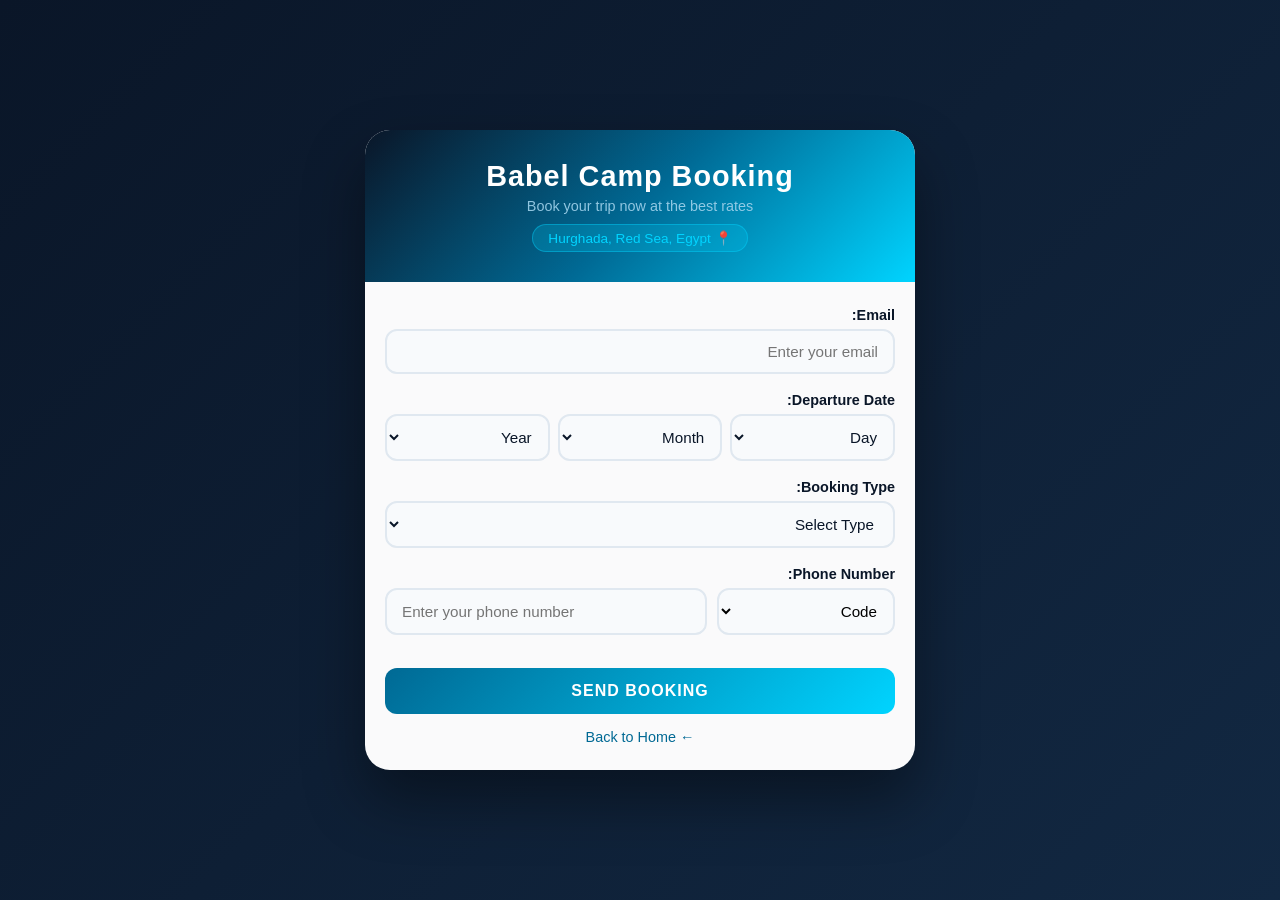
==== commit e0910074: "Update booking.html" ====
--- a/booking.html
+++ b/booking.html
@@ -2,43 +2,260 @@
 <html lang="ar" dir="rtl">
 <head>
 <meta charset="UTF-8">
-<meta name="viewport" content="width=device-width, initial-scale=1.0">
-<title>Babel Camp Booking - Advanced</title>
+<meta name="viewport" content="width=device-width, initial-scale=1.0, maximum-scale=5.0">
+<meta name="description" content="Book your stay at Babel Camp in Hurghada, Red Sea, Egypt">
+<meta name="theme-color" content="#0a1628">
+<title>Babel Camp Booking | Hurghada Red Sea</title>
 <link rel="icon" href="1.1.1.jpeg">
 <style>
-* {margin:0; padding:0; box-sizing:border-box; font-family:'Poppins',sans-serif;}
-body {min-height:100vh; display:flex; align-items:center; justify-content:center; background:linear-gradient(45deg,#ff6b6b,#4ecdc4,#45b7d1); background-size:300% 300%; animation:gradientBG 12s ease infinite; padding:10px;}
-@keyframes gradientBG {0% {background-position:0% 50%;}50% {background-position:100% 50%;}100% {background-position:0% 50%;}}
-
-.booking-container {background:rgba(255,255,255,0.98); border-radius:40px; box-shadow:0 30px 60px rgba(0,0,0,0.3); width:100%; max-width:520px; overflow:hidden; position:relative; z-index:10; animation:fadeInScale 0.6s ease;}
-@keyframes fadeInScale {from {opacity:0; transform:scale(0.9);} to {opacity:1; transform:scale(1);}}
-
-.booking-header {background:linear-gradient(135deg,#2c3e50,#3498db); color:white; padding:30px; text-align:center; position:relative;}
-.booking-header h1 {font-size:2rem; margin-bottom:5px; letter-spacing:1px;}
-.booking-header p {opacity:0.9; font-size:0.9rem;}
-
-.booking-form {padding:20px;}
-.form-group {margin-bottom:15px;}
-label {display:block; margin-bottom:5px; color:#2c3e50; font-weight:600; font-size:0.9rem;}
-.input-field {width:100%; padding:12px 15px; border:2px solid #ecf0f1; border-radius:12px; font-size:0.95rem; background:#f8f9fa; transition:all 0.3s ease;}
-.input-field:focus {outline:none; border-color:#3498db; background:white; box-shadow:0 5px 15px rgba(52,152,219,0.2);}
-.input-field:hover {border-color:#2c3e50;}
-
-.date-group {display:flex; gap:8px; flex-wrap:wrap;}
-.date-group select {flex:1; padding:12px; border:2px solid #ecf0f1; border-radius:12px; background:#f8f9fa; cursor:pointer; font-size:0.95rem;}
-.date-group select:focus {outline:none; border-color:#3498db;}
-
-.btn-submit {width:100%; padding:14px; background:linear-gradient(135deg,#2c3e50,#3498db); color:white; border:none; border-radius:12px; font-size:1rem; font-weight:bold; cursor:pointer; transition:all 0.3s ease; margin-top:15px;}
-.btn-submit:hover {transform:translateY(-2px); box-shadow:0 10px 20px rgba(52,152,219,0.4);}
-
-#thankyou-msg {display:none; text-align:center; margin-top:20px; padding:15px; background:#2ecc71; color:white; border-radius:12px; font-weight:bold; font-size:0.95rem;}
-#priceSummary {display:none; margin-top:15px; padding:12px; border-radius:12px; background:#f1f2f6; font-weight:bold; color:#2c3e50;}
-
-@media(max-width:520px){
-    .booking-header h1 {font-size:1.6rem;}
-    .booking-header p {font-size:0.85rem;}
-    .btn-submit {font-size:0.95rem; padding:12px;}
-    .date-group {flex-direction:column;}
+* {
+  margin: 0;
+  padding: 0;
+  box-sizing: border-box;
+  font-family: 'Segoe UI', Tahoma, Geneva, Verdana, sans-serif;
+}
+
+body {
+  min-height: 100vh;
+  display: flex;
+  align-items: center;
+  justify-content: center;
+  background: linear-gradient(135deg, #0a1628, #1a3a5c, #004d7a);
+  background-size: 400% 400%;
+  animation: gradientBG 15s ease infinite;
+  padding: 15px;
+}
+
+@keyframes gradientBG {
+  0% { background-position: 0% 50%; }
+  50% { background-position: 100% 50%; }
+  100% { background-position: 0% 50%; }
+}
+
+body::before {
+  content: '';
+  position: fixed;
+  bottom: 0;
+  left: 0;
+  right: 0;
+  height: 200px;
+  background: url("https://kimi-web-img.moonshot.cn/img/www.egypttoursportal.com/21a57cafa1b3e689eb4ea785e3207d525cf2c33a.jpg") center/cover no-repeat;
+  opacity: 0.15;
+  z-index: 0;
+  pointer-events: none;
+}
+
+.booking-container {
+  background: rgba(255, 255, 255, 0.98);
+  border-radius: 25px;
+  box-shadow: 0 30px 60px rgba(0, 0, 0, 0.4);
+  width: 100%;
+  max-width: 550px;
+  overflow: hidden;
+  position: relative;
+  z-index: 10;
+  animation: fadeInScale 0.6s ease;
+}
+
+@keyframes fadeInScale {
+  from { opacity: 0; transform: scale(0.9); }
+  to { opacity: 1; transform: scale(1); }
+}
+
+.booking-header {
+  background: linear-gradient(135deg, #0a1628, #006994, #00d4ff);
+  color: white;
+  padding: 30px 20px;
+  text-align: center;
+  position: relative;
+}
+
+.booking-header::after {
+  position: absolute;
+  top: 15px;
+  right: 20px;
+  font-size: 1.5rem;
+  opacity: 0.6;
+}
+
+.booking-header::before {
+  position: absolute;
+  top: 15px;
+  left: 20px;
+  font-size: 1.5rem;
+  opacity: 0.6;
+}
+
+.booking-header h1 {
+  font-size: 1.8rem;
+  margin-bottom: 5px;
+  letter-spacing: 1px;
+  font-weight: 700;
+}
+
+.booking-header p {
+  opacity: 0.9;
+  font-size: 0.9rem;
+  color: #a0d2eb;
+}
+
+.location-tag {
+  display: inline-block;
+  margin-top: 10px;
+  padding: 5px 15px;
+  background: rgba(0, 212, 255, 0.2);
+  border: 1px solid rgba(0, 212, 255, 0.4);
+  border-radius: 20px;
+  font-size: 0.85rem;
+  color: #00d4ff;
+}
+
+.booking-form {
+  padding: 25px 20px;
+}
+
+.form-group {
+  margin-bottom: 18px;
+}
+
+label {
+  display: block;
+  margin-bottom: 6px;
+  color: #0a1628;
+  font-weight: 600;
+  font-size: 0.9rem;
+}
+
+.input-field {
+  width: 100%;
+  padding: 12px 15px;
+  border: 2px solid #e0e8f0;
+  border-radius: 12px;
+  font-size: 0.95rem;
+  background: #f8fafc;
+  transition: all 0.3s ease;
+  color: #0a1628;
+}
+
+.input-field:focus {
+  outline: none;
+  border-color: #006994;
+  background: white;
+  box-shadow: 0 5px 15px rgba(0, 105, 148, 0.2);
+}
+
+.input-field:hover {
+  border-color: #00d4ff;
+}
+
+.date-group {
+  display: flex;
+  gap: 8px;
+  flex-wrap: wrap;
+}
+
+.date-group select {
+  flex: 1;
+  min-width: 80px;
+  padding: 12px;
+  border: 2px solid #e0e8f0;
+  border-radius: 12px;
+  background: #f8fafc;
+  cursor: pointer;
+  font-size: 0.95rem;
+  color: #0a1628;
+}
+
+.date-group select:focus {
+  outline: none;
+  border-color: #006994;
+}
+
+.btn-submit {
+  width: 100%;
+  padding: 14px;
+  background: linear-gradient(135deg, #006994, #00d4ff);
+  color: white;
+  border: none;
+  border-radius: 12px;
+  font-size: 1rem;
+  font-weight: bold;
+  cursor: pointer;
+  transition: all 0.3s ease;
+  margin-top: 15px;
+  letter-spacing: 1px;
+  text-transform: uppercase;
+}
+
+.btn-submit:hover {
+  transform: translateY(-2px);
+  box-shadow: 0 10px 25px rgba(0, 105, 148, 0.4);
+}
+
+.btn-submit:active {
+  transform: translateY(0);
+}
+
+#thankyou-msg {
+  display: none;
+  text-align: center;
+  margin-top: 20px;
+  padding: 15px;
+  background: linear-gradient(135deg, #00b894, #00d4ff);
+  color: white;
+  border-radius: 12px;
+  font-weight: bold;
+  font-size: 0.95rem;
+  animation: fadeIn 0.5s ease;
+}
+
+@keyframes fadeIn {
+  from { opacity: 0; transform: translateY(-10px); }
+  to { opacity: 1; transform: translateY(0); }
+}
+
+#priceSummary {
+  display: none;
+  margin-top: 15px;
+  padding: 15px;
+  border-radius: 12px;
+  background: linear-gradient(135deg, #f1f5f9, #e0f2fe);
+  font-weight: bold;
+  color: #006994;
+  border: 2px solid #00d4ff;
+  text-align: center;
+  font-size: 1.1rem;
+}
+
+.back-link {
+  display: block;
+  text-align: center;
+  margin-top: 15px;
+  color: #006994;
+  text-decoration: none;
+  font-size: 0.9rem;
+  transition: color 0.3s ease;
+}
+
+.back-link:hover {
+  color: #00d4ff;
+}
+
+@media (max-width: 520px) {
+  body { padding: 10px; }
+  .booking-header h1 { font-size: 1.5rem; }
+  .booking-header p { font-size: 0.8rem; }
+  .booking-form { padding: 20px 15px; }
+  .btn-submit { font-size: 0.95rem; padding: 12px; }
+  .date-group { flex-direction: column; }
+  .date-group select { width: 100%; }
+  .input-field { font-size: 16px; }
+}
+
+@media (max-width: 400px) {
+  .booking-header h1 { font-size: 1.3rem; }
+  .booking-header::after,
+  .booking-header::before { display: none; }
 }
 </style>
 </head>
@@ -48,6 +265,7 @@
     <div class="booking-header">
         <h1>Babel Camp Booking</h1>
         <p>Book your trip now at the best rates</p>
+        <div class="location-tag">📍 Hurghada, Red Sea, Egypt</div>
     </div>
 
     <div class="booking-form">
@@ -111,7 +329,7 @@
             <div class="form-group">
                 <label>Phone Number:</label>
                 <div style="display:flex; gap:10px; flex-wrap:wrap;">
-                    <select name="code" required style="width:35%; padding:12px; border-radius:12px; border:2px solid #ecf0f1;">
+                    <select name="code" required style="width:35%; min-width:100px; padding:12px; border-radius:12px; border:2px solid #e0e8f0; background:#f8fafc; font-size:0.95rem;">
                         <option value="">Code</option>
                         <option value="+20">+20 Egypt</option>
                         <option value="+966">+966 Saudi</option>
@@ -122,7 +340,7 @@
                         <option value="+44">+44 UK</option>
                         <option value="+49">+49 Germany</option>
                     </select>
-                    <input type="tel" name="phone" class="input-field" placeholder="Enter your phone number" required maxlength="11" pattern="[0-9]{11}">
+                    <input type="tel" name="phone" class="input-field" placeholder="Enter your phone number" required maxlength="11" pattern="[0-9]{11}" style="flex:1; min-width:150px;">
                 </div>
             </div>
 
@@ -130,37 +348,39 @@
         </form>
 
         <div id="thankyou-msg">Thank you! Your booking has been submitted.</div>
+        <a href="index.html" class="back-link">← Back to Home</a>
     </div>
 </div>
 
 <script>
-// إعداد الأيام حسب الشهر
 const daySelect = document.querySelector('select[name="day"]');
 const monthSelect = document.querySelector('select[name="month"]');
-function getDaysInMonth(month){
-    switch(month){
+
+function getDaysInMonth(month) {
+    switch(month) {
         case 'February': return 28;
         case 'April': case 'June': case 'September': case 'November': return 30;
         default: return 31;
     }
 }
-function updateDays(){
+
+function updateDays() {
     const month = monthSelect.value;
     const days = getDaysInMonth(month);
     const currentDay = daySelect.value;
     daySelect.innerHTML = '<option value="">Day</option>';
-    for(let i=1;i<=days;i++){
+    for(let i = 1; i <= days; i++) {
         const opt = document.createElement('option');
-        opt.value = i.toString().padStart(2,'0');
-        opt.textContent = i.toString().padStart(2,'0');
+        opt.value = i.toString().padStart(2, '0');
+        opt.textContent = i.toString().padStart(2, '0');
         daySelect.appendChild(opt);
     }
     if(currentDay && currentDay <= days) daySelect.value = currentDay;
 }
+
 monthSelect.addEventListener('change', updateDays);
 updateDays();
 
-// عناصر الحجز
 const bookingType = document.getElementById('bookingType');
 const individualBox = document.getElementById('individualBox');
 const familyBox = document.getElementById('familyBox');
@@ -172,26 +392,31 @@
 const priceSummary = document.getElementById('priceSummary');
 const childrenAgesContainer = document.getElementById('childrenAgesContainer');
 
-// أسعار
 const priceIndividual = 1500;
 const priceAdult = 1200;
 const priceChild = 700;
 
-// تغيير الحقول حسب نوع الحجز
-bookingType.addEventListener('change', function(){
-    individualBox.style.display='none';
-    familyBox.style.display='none';
-    daysBox.style.display='none';
-    priceSummary.style.display='none';
-    if(this.value==='individual'){ individualBox.style.display='block'; daysBox.style.display='block'; calculatePrice();}
-    else if(this.value==='family'){ familyBox.style.display='block'; daysBox.style.display='block'; calculatePrice();}
+bookingType.addEventListener('change', function() {
+    individualBox.style.display = 'none';
+    familyBox.style.display = 'none';
+    daysBox.style.display = 'none';
+    priceSummary.style.display = 'none';
+    if(this.value === 'individual') { 
+        individualBox.style.display = 'block'; 
+        daysBox.style.display = 'block'; 
+        calculatePrice();
+    }
+    else if(this.value === 'family') { 
+        familyBox.style.display = 'block'; 
+        daysBox.style.display = 'block'; 
+        calculatePrice();
+    }
 });
 
-// أعمار الأطفال
-childrenCount.addEventListener('input', function(){
-    childrenAgesContainer.innerHTML='';
-    const count = parseInt(this.value)||0;
-    for(let i=1;i<=count;i++){
+childrenCount.addEventListener('input', function() {
+    childrenAgesContainer.innerHTML = '';
+    const count = parseInt(this.value) || 0;
+    for(let i = 1; i <= count; i++) {
         const div = document.createElement('div');
         div.classList.add('form-group');
         div.innerHTML = `<label>Age of child ${i}:</label>
@@ -201,51 +426,61 @@
     calculatePrice();
 });
 
-// حساب السعر + خصومات
-function calculatePrice(){
-    let total=0;
-    const days = parseInt(daysCount.value)||1;
-    if(bookingType.value==='individual'){
-        const count=parseInt(individualCount.value)||0;
-        total = count*priceIndividual*days;
-        if(days>=3) total *= 0.9; // خصم 10% للرحلات >=3 أيام
-    } else if(bookingType.value==='family'){
-        const adults=parseInt(adultsCount.value)||0;
-        total += adults*priceAdult*days;
-        const childInputs=document.querySelectorAll('.childAge');
-        childInputs.forEach(input=>{
-            const age=parseInt(input.value)||0;
-            if(age<=11) total+=priceChild*days;
-            else total+=priceAdult*days;
+function calculatePrice() {
+    let total = 0;
+    const days = parseInt(daysCount.value) || 1;
+    if(bookingType.value === 'individual') {
+        const count = parseInt(individualCount.value) || 0;
+        total = count * priceIndividual * days;
+        if(days >= 3) total *= 0.9;
+    } else if(bookingType.value === 'family') {
+        const adults = parseInt(adultsCount.value) || 0;
+        total += adults * priceAdult * days;
+        const childInputs = document.querySelectorAll('.childAge');
+        childInputs.forEach(input => {
+            const age = parseInt(input.value) || 0;
+            if(age <= 11) total += priceChild * days;
+            else total += priceAdult * days;
         });
-        if(days>=3) total *=0.9; // خصم عائلي
-    }
-
-    if(total>0){ 
-        priceSummary.style.display='block'; 
-        priceSummary.innerHTML = `Total Price: <strong>${total} EGP</strong>`; 
-    } else priceSummary.style.display='none';
-}
-
-// تحديث تلقائي
-[individualCount, adultsCount, childrenCount, daysCount].forEach(input=>input.addEventListener('input',calculatePrice));
-document.addEventListener('input', e=>{if(e.target.classList.contains('childAge')) calculatePrice();});
+        if(days >= 3) total *= 0.9;
+    }
+
+    if(total > 0) { 
+        priceSummary.style.display = 'block'; 
+        priceSummary.innerHTML = `Total Price: <strong>${total.toLocaleString()} EGP</strong>`; 
+    } else {
+        priceSummary.style.display = 'none';
+    }
+}
+
+[individualCount, adultsCount, childrenCount, daysCount].forEach(input => {
+    if(input) input.addEventListener('input', calculatePrice);
+});
+document.addEventListener('input', e => {
+    if(e.target.classList.contains('childAge')) calculatePrice();
+});
 calculatePrice();
 
-// إرسال الفورم
 const form = document.getElementById('bookingForm');
 const thankyouMsg = document.getElementById('thankyou-msg');
-form.addEventListener('submit', function(e){
+
+form.addEventListener('submit', function(e) {
     e.preventDefault();
     const formData = new FormData(form);
-    fetch(form.action,{method:form.method,body:formData,headers:{'Accept':'application/json'}})
-    .then(response=>{
-        if(response.ok){
-            thankyouMsg.style.display='block';
-            setTimeout(()=>{window.location.href='index.html';},2500);
+    fetch(form.action, { method: form.method, body: formData, headers: { 'Accept': 'application/json' }})
+    .then(response => {
+        if(response.ok) {
+            thankyouMsg.style.display = 'block';
+            setTimeout(() => { window.location.href = 'index.html'; }, 2500);
             form.reset();
-        } else {alert('Problem submitting booking. Try again.');}
-    }).catch(()=>{alert('Problem submitting booking. Try again.');});
+            childrenAgesContainer.innerHTML = '';
+            priceSummary.style.display = 'none';
+        } else {
+            alert('Problem submitting booking. Try again.');
+        }
+    }).catch(() => {
+        alert('Problem submitting booking. Try again.');
+    });
 });
 </script>
 
